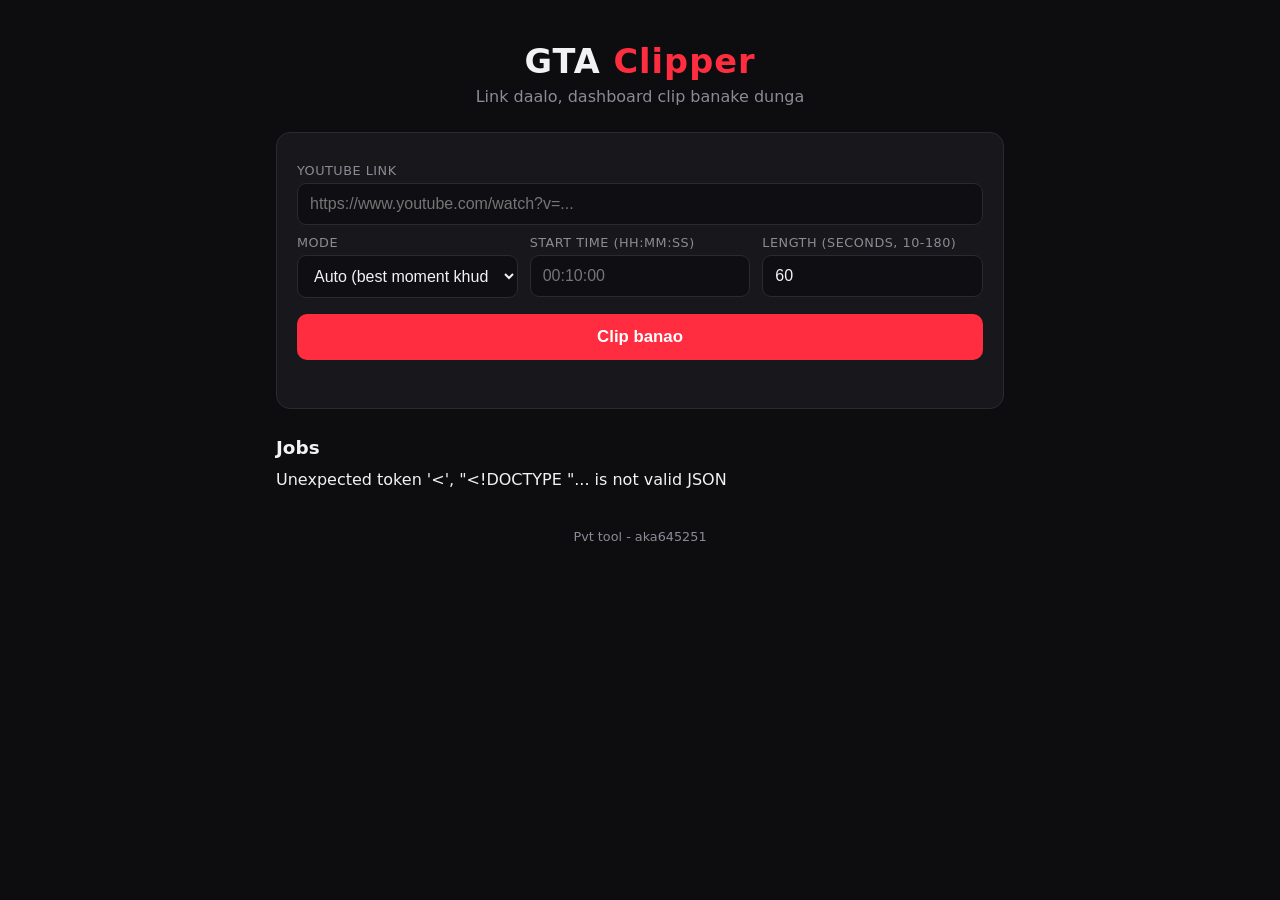
==== web/index.html @ 5752b5f5 "Add dashboard site, netlify functions, README" ====
<!doctype html>
<html lang="hi">
<head>
<meta charset="utf-8">
<meta name="viewport" content="width=device-width, initial-scale=1">
<title>GTA Clipper</title>
<link rel="stylesheet" href="style.css">
</head>
<body>
<header>
  <h1>GTA <span>Clipper</span></h1>
  <p>Link daalo, dashboard clip banake dunga</p>
</header>

<section class="card">
  <label>YouTube link</label>
  <input id="url" type="url" placeholder="https://www.youtube.com/watch?v=...">

  <div class="row">
    <div class="col">
      <label>Mode</label>
      <select id="mode">
        <option value="auto">Auto (best moment khud choose karega)</option>
        <option value="manual">Manual (mera time range)</option>
      </select>
    </div>
    <div class="col" id="startcol">
      <label>Start time (HH:MM:SS)</label>
      <input id="start" type="text" placeholder="00:10:00">
    </div>
    <div class="col">
      <label>Length (seconds, 10-180)</label>
      <input id="seconds" type="number" value="60" min="10" max="180">
    </div>
  </div>

  <button id="go">Clip banao</button>
  <p id="msg" class="msg"></p>
</section>

<section>
  <h2>Jobs</h2>
  <div id="jobs" class="jobs"><p class="dim">Loading...</p></div>
</section>

<footer>Pvt tool - aka645251</footer>
<script src="app.js"></script>
</body>
</html>
---- web/style.css ----
:root { --bg:#0d0d10; --card:#17171c; --line:#2a2a33; --red:#ff2d3f; --txt:#f2f2f5; --dim:#8b8b96; --ok:#2ecc71; --warn:#f1c40f; --err:#ff5c5c; }
* { box-sizing:border-box; margin:0; }
body { background:var(--bg); color:var(--txt); font-family:'Segoe UI',system-ui,sans-serif; min-height:100vh; max-width:760px; margin:0 auto; padding:24px 16px 60px; }
header { text-align:center; margin:18px 0 26px; }
h1 { font-size:2.1rem; letter-spacing:1px; }
h1 span { color:var(--red); }
header p { color:var(--dim); margin-top:6px; }
.card { background:var(--card); border:1px solid var(--line); border-radius:14px; padding:20px; margin-bottom:28px; }
label { display:block; font-size:.8rem; color:var(--dim); margin:10px 0 5px; text-transform:uppercase; letter-spacing:.5px; }
input, select { width:100%; background:#0f0f13; border:1px solid var(--line); color:var(--txt); border-radius:9px; padding:11px 12px; font-size:1rem; }
input:focus, select:focus { outline:none; border-color:var(--red); }
.row { display:flex; gap:12px; flex-wrap:wrap; }
.col { flex:1; min-width:160px; }
button { width:100%; margin-top:16px; background:var(--red); color:#fff; border:0; border-radius:10px; padding:13px; font-size:1.05rem; font-weight:700; cursor:pointer; }
button:disabled { opacity:.55; cursor:wait; }
.msg { margin-top:10px; font-size:.95rem; min-height:1.2em; }
.msg.err { color:var(--err); }
h2 { font-size:1.15rem; margin-bottom:12px; }
.jobs { display:flex; flex-direction:column; gap:10px; }
.job { background:var(--card); border:1px solid var(--line); border-radius:12px; padding:14px 16px; }
.job .top { display:flex; justify-content:space-between; align-items:center; gap:10px; }
.job .title { font-weight:600; font-size:.98rem; }
.chip { font-size:.75rem; font-weight:700; padding:4px 10px; border-radius:999px; text-transform:uppercase; }
.chip.queued { color:var(--warn); border:1px solid var(--warn); }
.chip.running { color:#57b6ff; border:1px solid #57b6ff; animation:p 1s infinite; }
.chip.done { color:var(--ok); border:1px solid var(--ok); }
.chip.error { color:var(--err); border:1px solid var(--err); }
@keyframes p { 50% { opacity:.45; } }
.job .meta { color:var(--dim); font-size:.83rem; margin-top:6px; line-height:1.5; }
.job .reason { color:#c9b4ff; font-size:.85rem; margin-top:6px; }
.job .errline { color:var(--err); font-size:.85rem; margin-top:6px; }
.job a.btn { display:inline-block; margin-top:10px; background:var(--ok); color:#06220f; font-weight:700; padding:8px 16px; border-radius:8px; text-decoration:none; font-size:.9rem; }
.dim { color:var(--dim); font-size:.9rem; }
footer { text-align:center; color:var(--dim); font-size:.8rem; margin-top:40px; }
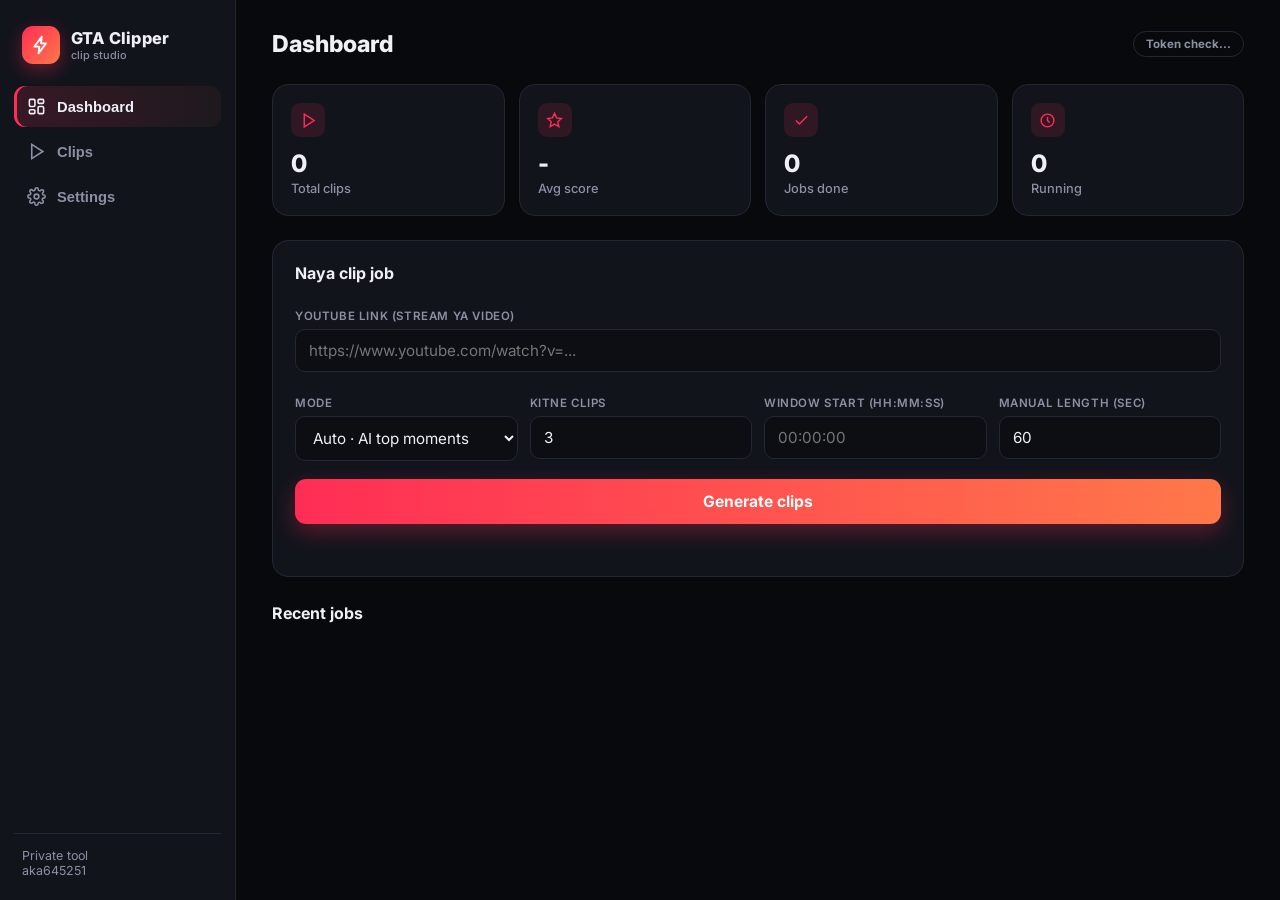
==== commit 105a29ba: "Professional dashboard: sidebar, stats, score rings, ranked clips" ====
--- a/web/index.html
+++ b/web/index.html
@@ -4,46 +4,267 @@
 <meta charset="utf-8">
 <meta name="viewport" content="width=device-width, initial-scale=1">
 <title>GTA Clipper</title>
-<link rel="stylesheet" href="style.css">
+<link rel="preconnect" href="https://fonts.googleapis.com">
+<link href="https://fonts.googleapis.com/css2?family=Inter:wght@400;500;600;700;800&display=swap" rel="stylesheet">
+<style>
+:root{
+  --bg:#08090d; --panel:#12141c; --panel2:#171a24; --line:#232735;
+  --txt:#eef0f6; --dim:#8b90a3; --ac:#ff2d55; --ac2:#ff7849;
+  --ok:#2ecc71; --warn:#f1c40f; --blue:#57b6ff; --err:#ff5c5c; --gold:#ffd166; --purple:#c9b4ff;
+}
+*{box-sizing:border-box;margin:0}
+body{background:var(--bg);color:var(--txt);font-family:Inter,system-ui,-apple-system,sans-serif;font-size:15px}
+.app{display:grid;grid-template-columns:236px 1fr;min-height:100vh}
+aside{background:var(--panel);border-right:1px solid var(--line);display:flex;flex-direction:column;padding:22px 14px;position:sticky;top:0;height:100vh}
+.brand{display:flex;align-items:center;gap:11px;padding:4px 8px 22px}
+.logo{width:38px;height:38px;border-radius:11px;background:linear-gradient(135deg,var(--ac),var(--ac2));display:flex;align-items:center;justify-content:center;box-shadow:0 6px 18px rgba(255,45,85,.35)}
+.brand b{font-size:1.02rem;font-weight:800;letter-spacing:.2px}
+.brand small{display:block;color:var(--dim);font-size:.68rem;font-weight:500}
+nav{display:flex;flex-direction:column;gap:4px;flex:1}
+.nav{display:flex;align-items:center;gap:11px;padding:11px 13px;border-radius:11px;color:var(--dim);cursor:pointer;font-weight:600;font-size:.92rem;border:0;background:none;text-align:left;width:100%}
+.nav svg{width:19px;height:19px;flex:none}
+.nav:hover{color:var(--txt);background:var(--panel2)}
+.nav.on{color:var(--txt);background:linear-gradient(90deg,rgba(255,45,85,.16),rgba(255,120,73,.05));box-shadow:inset 3px 0 0 var(--ac)}
+.sidefoot{padding:14px 8px 0;border-top:1px solid var(--line);font-size:.78rem;color:var(--dim)}
+main{padding:30px 36px 60px;max-width:1080px}
+.topbar{display:flex;align-items:center;justify-content:space-between;margin-bottom:26px}
+.topbar h1{font-size:1.45rem;font-weight:800}
+.chip{font-size:.72rem;font-weight:700;padding:5px 12px;border-radius:999px;white-space:nowrap;border:1px solid var(--line);color:var(--dim)}
+.chip.saved{color:var(--ok);border-color:rgba(46,204,113,.4)}
+.chip.queued{color:var(--warn);border-color:rgba(241,196,15,.45)}
+.chip.running{color:var(--blue);border-color:rgba(87,182,255,.45);animation:p 1.2s infinite}
+.chip.done{color:var(--ok);border-color:rgba(46,204,113,.4)}
+.chip.error{color:var(--err);border-color:rgba(255,92,92,.5)}
+@keyframes p{50%{opacity:.4}}
+.stats{display:grid;grid-template-columns:repeat(4,1fr);gap:14px;margin-bottom:24px}
+.stat{background:var(--panel);border:1px solid var(--line);border-radius:16px;padding:18px}
+.stat .ic{width:34px;height:34px;border-radius:9px;display:flex;align-items:center;justify-content:center;margin-bottom:12px;background:rgba(255,45,85,.12)}
+.stat .ic svg{width:17px;height:17px;stroke:var(--ac)}
+.stat b{font-size:1.5rem;font-weight:800;display:block}
+.stat span{color:var(--dim);font-size:.8rem;font-weight:500}
+.panel{background:var(--panel);border:1px solid var(--line);border-radius:16px;padding:22px;margin-bottom:24px}
+.panel h2{font-size:1rem;font-weight:700;margin-bottom:14px;display:flex;align-items:center;gap:8px}
+label{display:block;font-size:.72rem;color:var(--dim);font-weight:600;margin:12px 0 6px;text-transform:uppercase;letter-spacing:.6px}
+input,select{width:100%;background:#0c0e14;border:1px solid var(--line);color:var(--txt);border-radius:10px;padding:11px 13px;font-size:.95rem;font-family:inherit}
+input:focus,select:focus{outline:none;border-color:var(--ac)}
+.grid{display:grid;grid-template-columns:repeat(4,1fr);gap:12px}
+.grid .full{grid-column:1/-1}
+.btn{display:inline-flex;align-items:center;justify-content:center;gap:8px;border:0;border-radius:11px;padding:13px 26px;font-family:inherit;font-size:.98rem;font-weight:700;cursor:pointer;color:#fff}
+.btn:disabled{opacity:.55;cursor:wait}
+.btn.main{background:linear-gradient(90deg,var(--ac),var(--ac2));box-shadow:0 8px 22px rgba(255,45,85,.3);width:100%;margin-top:18px}
+.btn.soft{background:var(--panel2);border:1px solid var(--line);color:var(--txt);padding:10px 18px;font-size:.88rem}
+.msg{margin-top:12px;font-size:.92rem;min-height:1.2em;color:var(--dim)}
+.msg.err{color:var(--err)}
+.job{background:var(--panel);border:1px solid var(--line);border-radius:16px;padding:18px;margin-bottom:16px}
+.job .top{display:flex;justify-content:space-between;gap:12px;align-items:flex-start}
+.job .jt{font-weight:700;font-size:.98rem;line-height:1.4}
+.job .jm{color:var(--dim);font-size:.8rem;margin-top:5px}
+.jerr{color:var(--err);font-size:.85rem;margin-top:8px}
+.clips{display:grid;grid-template-columns:1fr 1fr;gap:14px;margin-top:16px}
+.clip{background:var(--panel2);border:1px solid var(--line);border-radius:14px;padding:16px;display:flex;flex-direction:column}
+.clip .r1{display:flex;align-items:center;gap:12px;margin-bottom:10px}
+.rank{font-weight:800;font-size:.95rem;color:var(--gold)}
+.ring{width:46px;height:46px;border-radius:50%;display:flex;align-items:center;justify-content:center;flex:none}
+.ring i{width:36px;height:36px;border-radius:50%;background:var(--panel2);display:flex;align-items:center;justify-content:center;font-style:normal;font-size:.8rem;font-weight:800}
+.ct{font-weight:600;font-size:.95rem;line-height:1.4;margin-bottom:8px}
+.tags{display:flex;flex-wrap:wrap;gap:6px;margin-bottom:8px}
+.tag{font-size:.75rem;font-weight:600;color:var(--blue);background:rgba(87,182,255,.08);border:1px solid rgba(87,182,255,.2);border-radius:999px;padding:3px 10px}
+.cm{color:var(--dim);font-size:.78rem;margin-bottom:10px}
+.dl{margin-top:auto;align-self:flex-start;background:var(--ok);color:#08240f;font-weight:700;font-size:.85rem;border:0;border-radius:9px;padding:9px 18px;cursor:pointer;font-family:inherit}
+.dl:hover{filter:brightness(1.08)}
+.cerr{color:var(--err);font-size:.83rem}
+.dim{color:var(--dim)}
+.hint{color:var(--dim);font-size:.85rem;line-height:1.55;margin-top:10px}
+@media(max-width:900px){.app{grid-template-columns:1fr}aside{position:static;height:auto;flex-direction:row;align-items:center;gap:8px;padding:12px}nav{flex-direction:row;flex:1}.sidefoot{display:none}main{padding:20px}.stats{grid-template-columns:repeat(2,1fr)}.grid{grid-template-columns:1fr 1fr}.clips{grid-template-columns:1fr}}
+</style>
 </head>
 <body>
-<header>
-  <h1>GTA <span>Clipper</span></h1>
-  <p>Link daalo, dashboard clip banake dunga</p>
-</header>
-
-<section class="card">
-  <label>YouTube link</label>
-  <input id="url" type="url" placeholder="https://www.youtube.com/watch?v=...">
-
-  <div class="row">
-    <div class="col">
-      <label>Mode</label>
-      <select id="mode">
-        <option value="auto">Auto (best moment khud choose karega)</option>
-        <option value="manual">Manual (mera time range)</option>
-      </select>
+<div class="app">
+<aside>
+  <div class="brand">
+    <div class="logo"><svg viewBox="0 0 24 24" width="20" height="20" fill="none" stroke="#fff" stroke-width="2.2" stroke-linecap="round" stroke-linejoin="round"><path d="M13 2L4 14h6l-1 8 9-12h-6l1-8z"/></svg></div>
+    <div><b>GTA Clipper</b><small>clip studio</small></div>
+  </div>
+  <nav>
+    <button class="nav on" data-v="dash"><svg viewBox="0 0 24 24" fill="none" stroke="currentColor" stroke-width="2"><rect x="3" y="3" width="7" height="9" rx="1.5"/><rect x="14" y="3" width="7" height="5" rx="1.5"/><rect x="14" y="12" width="7" height="9" rx="1.5"/><rect x="3" y="16" width="7" height="5" rx="1.5"/></svg>Dashboard</button>
+    <button class="nav" data-v="clips"><svg viewBox="0 0 24 24" fill="none" stroke="currentColor" stroke-width="2"><polygon points="6 3 20 12 6 21 6 3"/></svg>Clips</button>
+    <button class="nav" data-v="settings"><svg viewBox="0 0 24 24" fill="none" stroke="currentColor" stroke-width="2"><circle cx="12" cy="12" r="3"/><path d="M19.4 15a1.7 1.7 0 0 0 .3 1.9l.1.1a2 2 0 1 1-2.8 2.8l-.1-.1a1.7 1.7 0 0 0-1.9-.3 1.7 1.7 0 0 0-1 1.5V21a2 2 0 1 1-4 0v-.1a1.7 1.7 0 0 0-1-1.6 1.7 1.7 0 0 0-1.9.3l-.1.1a2 2 0 1 1-2.8-2.8l.1-.1a1.7 1.7 0 0 0 .3-1.9 1.7 1.7 0 0 0-1.5-1H3a2 2 0 1 1 0-4h.1a1.7 1.7 0 0 0 1.6-1 1.7 1.7 0 0 0-.3-1.9l-.1-.1a2 2 0 1 1 2.8-2.8l.1.1a1.7 1.7 0 0 0 1.9.3h.1a1.7 1.7 0 0 0 1-1.5V3a2 2 0 1 1 4 0v.1a1.7 1.7 0 0 0 1 1.5h.1a1.7 1.7 0 0 0 1.9-.3l.1-.1a2 2 0 1 1 2.8 2.8l-.1.1a1.7 1.7 0 0 0-.3 1.9v.1a1.7 1.7 0 0 0 1.5 1H21a2 2 0 1 1 0 4h-.1a1.7 1.7 0 0 0-1.5 1z"/></svg>Settings</button>
+  </nav>
+  <div class="sidefoot">Private tool<br>aka645251</div>
+</aside>
+<main>
+  <div class="topbar"><h1 id="ptitle">Dashboard</h1><span id="tokchip" class="chip">Token check...</span></div>
+
+  <section id="v-dash">
+    <div class="stats">
+      <div class="stat"><div class="ic"><svg viewBox="0 0 24 24" fill="none" stroke-width="2"><polygon points="6 3 20 12 6 21 6 3"/></svg></div><b id="s-clips">0</b><span>Total clips</span></div>
+      <div class="stat"><div class="ic"><svg viewBox="0 0 24 24" fill="none" stroke-width="2"><path d="M12 2l2.9 6.3 6.9.8-5.1 4.7 1.4 6.8L12 17l-6.1 3.6 1.4-6.8L2.2 9.1l6.9-.8z"/></svg></div><b id="s-score">-</b><span>Avg score</span></div>
+      <div class="stat"><div class="ic"><svg viewBox="0 0 24 24" fill="none" stroke-width="2"><path d="M20 6L9 17l-5-5"/></svg></div><b id="s-done">0</b><span>Jobs done</span></div>
+      <div class="stat"><div class="ic"><svg viewBox="0 0 24 24" fill="none" stroke-width="2"><circle cx="12" cy="12" r="9"/><path d="M12 7v5l3 3"/></svg></div><b id="s-run">0</b><span>Running</span></div>
     </div>
-    <div class="col" id="startcol">
-      <label>Start time (HH:MM:SS)</label>
-      <input id="start" type="text" placeholder="00:10:00">
+
+    <div class="panel">
+      <h2>Naya clip job</h2>
+      <div class="grid">
+        <div class="full"><label>YouTube link (stream ya video)</label><input id="url" type="url" placeholder="https://www.youtube.com/watch?v=..."></div>
+        <div><label>Mode</label><select id="mode"><option value="auto">Auto &middot; AI top moments</option><option value="manual">Manual &middot; mera range</option></select></div>
+        <div><label>Kitne clips</label><input id="count" type="number" value="3" min="1" max="5"></div>
+        <div><label>Window start (HH:MM:SS)</label><input id="start" type="text" placeholder="00:00:00"></div>
+        <div><label>Manual length (sec)</label><input id="seconds" type="number" value="60" min="10" max="180"></div>
+      </div>
+      <button id="go" class="btn main">Generate clips</button>
+      <p id="msg" class="msg"></p>
     </div>
-    <div class="col">
-      <label>Length (seconds, 10-180)</label>
-      <input id="seconds" type="number" value="60" min="10" max="180">
+
+    <h2 style="font-size:1rem;font-weight:700;margin:26px 0 14px">Recent jobs</h2>
+    <div id="jobs"></div>
+  </section>
+
+  <section id="v-clips" hidden>
+    <p class="hint">Sabhi clips, virality score ke hisaab se ranked. Click karke download karo.</p>
+    <div id="allclips" class="clips" style="margin-top:14px"></div>
+  </section>
+
+  <section id="v-settings" hidden>
+    <div class="panel">
+      <h2>Setup</h2>
+      <label>GitHub token (fine-grained, sirf gta-clipper repo)</label>
+      <input id="token" type="password" placeholder="github_pat_...">
+      <div class="hint">Token me <b>Contents: Read and write</b> + <b>Actions: Read and write</b> permission honi chahiye. Token sirf is browser me save hota hai, kahin aur nahi jata.</div>
+      <label>Clips repo</label>
+      <input id="repo" type="text" value="aka645251-ai/gta-clipper">
+      <button id="save" class="btn main" style="max-width:220px">Save</button>
+      <p id="setmsg" class="msg"></p>
     </div>
-  </div>
-
-  <button id="go">Clip banao</button>
-  <p id="msg" class="msg"></p>
-</section>
-
-<section>
-  <h2>Jobs</h2>
-  <div id="jobs" class="jobs"><p class="dim">Loading...</p></div>
-</section>
-
-<footer>Pvt tool - aka645251</footer>
-<script src="app.js"></script>
+  </section>
+</main>
+</div>
+<script>
+const $ = (id) => document.getElementById(id);
+const API = "https://api.github.com";
+const repo = () => (localStorage.getItem("gta_repo") || "aka645251-ai/gta-clipper").trim();
+const token = () => (localStorage.getItem("gta_token") || "").trim();
+const hdr = (a) => ({ Authorization: "Bearer " + token(), Accept: a || "application/vnd.github+json", "User-Agent": "gta-clipper" });
+const gh = (p, o = {}) => fetch(API + p, Object.assign({}, o, { headers: Object.assign(hdr(), o.headers || {}) }));
+const esc = (t) => String(t == null ? "" : t).replace(/[&<>"']/g, (m) => ({"&":"&amp;","<":"&lt;">":"&gt;",'"':"&quot;","'":"&#39;"}[m]));
+const chip = (s) => `<span class="chip ${esc(s)}">${esc(s)}</span>`;
+let JOBS = [];
+
+const TITLES = { dash: "Dashboard", clips: "All clips", settings: "Settings" };
+document.querySelectorAll(".nav").forEach((b) => b.addEventListener("click", () => {
+  document.querySelectorAll(".nav").forEach((x) => x.classList.remove("on"));
+  b.classList.add("on");
+  ["dash", "clips", "settings"].forEach((v) => $("v-" + v).hidden = v !== b.dataset.v);
+  $("ptitle").textContent = TITLES[b.dataset.v];
+}));
+
+$("save").addEventListener("click", () => {
+  localStorage.setItem("gta_repo", $("repo").value.trim() || "aka645251-ai/gta-clipper");
+  if ($("token").value.trim()) localStorage.setItem("gta_token", $("token").value.trim());
+  $("setmsg").textContent = "Saved."; $("setmsg").className = "msg";
+  $("token").value = "";
+  refresh();
+});
+
+function ring(score) {
+  const deg = Math.round(((score || 0) / 10) * 360);
+  const col = score >= 8 ? "#2ecc71" : score >= 6 ? "#f1c40f" : "#ff5c5c";
+  return `<div class="ring" style="background:conic-gradient(${col} ${deg}deg, #2a2e3d 0deg)"><i>${score ?? "-"}<small style="font-size:.55rem;color:var(--dim)">/10</small></i></div>`;
+}
+function clipCard(c, jid) {
+  let h = `<div class="clip"><div class="r1">${ring(c.score)}<div><span class="rank">#${c.rank ?? "-"}</span> ${chip(c.status)}</div></div>`;
+  if (c.title) h += `<div class="ct">${esc(c.title)}</div>`;
+  if (c.hashtags && c.hashtags.length) h += `<div class="tags">${c.hashtags.map((t) => `<span class="tag">${esc(t)}</span>`).join("")}</div>`;
+  h += `<div class="cm">${esc(c.start || "")}${c.seconds ? " &middot; " + c.seconds + "s" : ""}${c.size_mb ? " &middot; " + c.size_mb + " MB" : ""}${c.reason ? " &middot; " + esc(c.reason) : ""}</div>`;
+  if (c.error) h += `<div class="cerr">${esc(c.error)}</div>`;
+  if (c.status === "done" && c.file) h += `<button class="dl" data-f="${esc(c.file)}" data-n="clip-${esc(String(c.rank))}-${esc(jid)}.mp4">Download</button>`;
+  return h + `</div>`;
+}
+
+$("go").addEventListener("click", async () => {
+  const m = $("msg");
+  if (!token()) { m.textContent = "Pehle Settings me token save karo."; m.className = "msg err"; return; }
+  const url = $("url").value.trim();
+  if (!url) { m.textContent = "Pehle YouTube link daalo."; m.className = "msg err"; return; }
+  $("go").disabled = true; m.textContent = "Job bhej raha hoon..."; m.className = "msg";
+  const id = new Date().toISOString().replace(/[-:.TZ]/g, "").slice(0, 14) + "-" + Math.random().toString(36).slice(2, 6);
+  const job = { id, url, start: $("start").value || "00:00:00", seconds: parseInt($("seconds").value, 10) || 60,
+    count: parseInt($("count").value, 10) || 3, mode: $("mode").value, status: "queued", created_at: new Date().toISOString() };
+  try {
+    const put = await gh(`/repos/${repo()}/contents/jobs/${id}.json`, { method: "PUT", body: JSON.stringify({
+      message: `clip job ${id} queued`, content: btoa(unescape(encodeURIComponent(JSON.stringify(job, null, 2)))) }) });
+    if (!put.ok) throw new Error("job file nahi likhi: HTTP " + put.status);
+    const disp = await gh(`/repos/${repo()}/dispatches`, { method: "POST", body: JSON.stringify({ event_type: "clip-request", client_payload: job }) });
+    if (!disp.ok && disp.status !== 204) throw new Error("trigger nahi hua: HTTP " + disp.status);
+    m.textContent = "Job " + id + " chalu. Clips neeche aayengi."; $("url").value = "";
+    refresh();
+  } catch (e) { m.textContent = e.message; m.className = "msg err"; }
+  $("go").disabled = false;
+});
+
+async function download(path, name) {
+  const r = await fetch(`${API}/repos/${repo()}/contents/${path}`, { headers: hdr("application/vnd.github.raw") });
+  if (!r.ok) { alert("Download fail: HTTP " + r.status); return; }
+  const b = await r.blob();
+  const a = document.createElement("a");
+  a.href = URL.createObjectURL(b); a.download = name; a.click(); URL.revokeObjectURL(a.href);
+}
+document.addEventListener("click", (e) => {
+  const b = e.target.closest("button.dl");
+  if (b) download(b.dataset.f, b.dataset.n);
+});
+
+async function refresh() {
+  const saved = !!token();
+  $("tokchip").textContent = saved ? "Token saved" : "Token nahi hai";
+  $("tokchip").className = "chip" + (saved ? " saved" : " error");
+  $("s-clips").textContent = "0"; $("s-done").textContent = "0"; $("s-run").textContent = "0"; $("s-score").textContent = "-";
+  $("jobs").innerHTML = saved ? `<p class="dim">Loading...</p>` : `<p class="hint">Pehle Settings me apna token save karo.</p>`;
+  if (!saved) { $("allclips").innerHTML = ""; return; }
+  try {
+    const r = await gh(`/repos/${repo()}/contents/jobs`);
+    if (r.status === 404) { $("jobs").innerHTML = `<p class="dim">Abhi koi job nahi. Upar link daalo.</p>`; $("allclips").innerHTML = ""; return; }
+    if (!r.ok) throw new Error("jobs nahi mile: HTTP " + r.status);
+    const items = JSON.parse(await r.text());
+    JOBS = [];
+    for (const it of items.slice(-15).reverse()) {
+      const j = await gh(`/repos/${repo()}/contents/jobs/${it.name}`);
+      if (j.ok) JOBS.push(JSON.parse(await j.text()));
+    }
+    let total = 0, done = 0, run = 0, sum = 0, cnt = 0, all = [];
+    for (const job of JOBS) {
+      if (job.status === "running") run++;
+      if (job.status === "done") done++;
+      for (const c of job.clips || []) {
+        if (c.status === "done") { total++; sum += c.score || 0; cnt++; }
+        all.push({ c, jid: job.id });
+      }
+    }
+    $("s-clips").textContent = total;
+    $("s-done").textContent = done;
+    $("s-run").textContent = run;
+    $("s-score").textContent = cnt ? (sum / cnt).toFixed(1) : "-";
+    $("jobs").innerHTML = JOBS.length ? "" : `<p class="dim">Abhi koi job nahi.</p>`;
+    for (const job of JOBS.slice(0, 8)) {
+      const d = document.createElement("div");
+      d.className = "job";
+      let h = `<div class="top"><div><div class="jt">${esc(job.title || job.url)}</div><div class="jm">Mode: ${esc(job.mode)} &middot; ${esc(job.id)}</div></div>${chip(job.status)}</div>`;
+      if (job.error) h += `<div class="jerr">${esc(job.error)}</div>`;
+      if (job.clips && job.clips.length) {
+        const cs = [...job.clips].sort((a, b) => (b.score || 0) - (a.score || 0));
+        h += `<div class="clips">${cs.map((c) => clipCard(c, job.id)).join("")}</div>`;
+      }
+      d.innerHTML = h;
+      $("jobs").appendChild(d);
+    }
+    all.sort((a, b) => (b.c.score || 0) - (a.c.score || 0));
+    $("allclips").innerHTML = all.length ? all.map((x) => clipCard(x.c, x.jid)).join("") : `<p class="dim">Abhi koi clip nahi.</p>`;
+  } catch (e) {
+    $("jobs").innerHTML = `<p class="jerr">${esc(e.message)}</p>`;
+  }
+}
+refresh();
+setInterval(refresh, 15000);
+</script>
 </body>
 </html>
